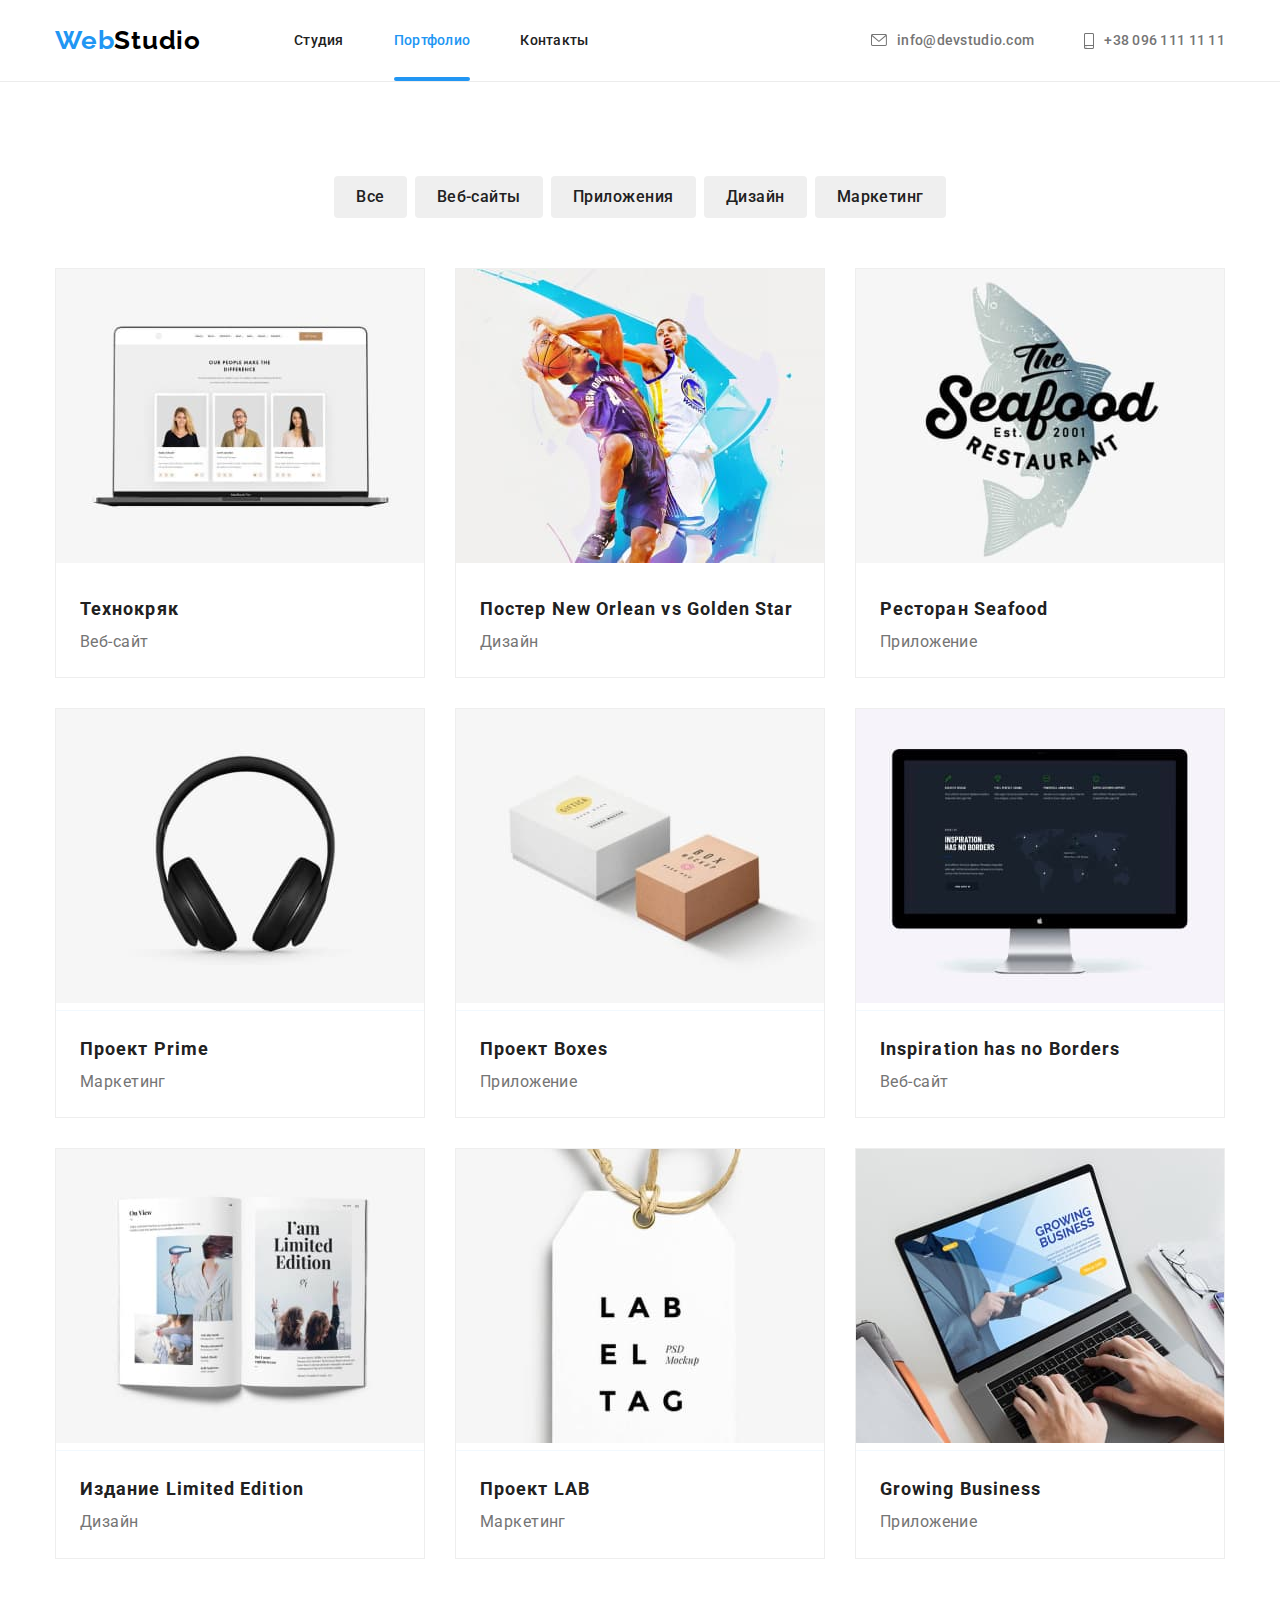
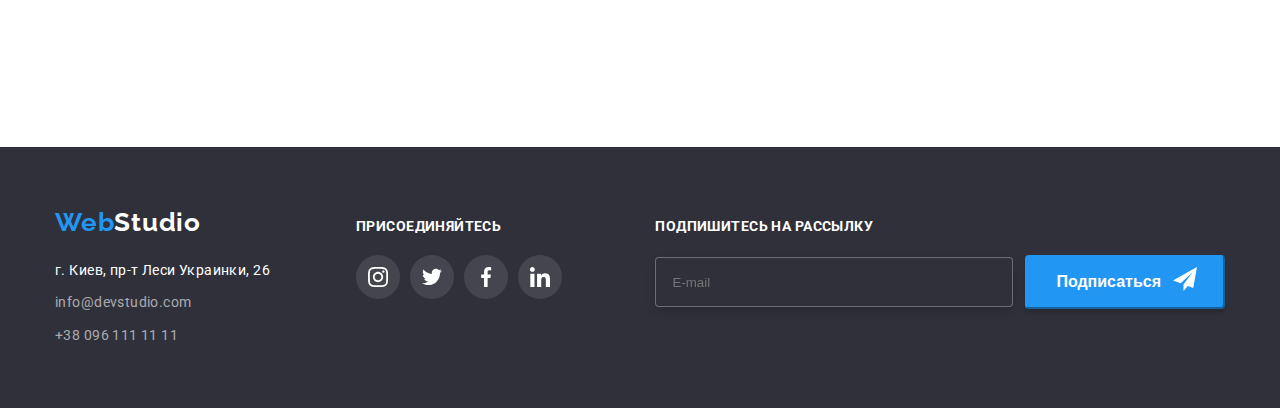
==== Portfolio.html @ 31261e6a "start" ====
<!DOCTYPE html>
<html lang="ru">
<head>
    <meta charset="UTF-8">
    <meta name="viewport" content="width=device-width, initial-scale=1.0">
    <link rel="stylesheet" href="node_modules/modern-normalize/modern-normalize.css">
    <link rel="preconnect" href="https://fonts.gstatic.com">
    <link rel="stylesheet"
        href="https://fonts.googleapis.com/css2?family=Oleo+Script&family=Raleway:wght@700&family=Roboto:wght@400;500;700;900&display=swap">
    <link rel="stylesheet" href="./CSS/style.css">
    <title>Портфолио</title>
</head>

<body>
    <!--Шапка сторінки-->
    <header class="header page-header">
        <div class="conteiner">
        <nav class="nav-conteiner"> 
            <a class="logo-header" href="/"><span class="logo-web">Web</span><span class="logo-studio">Studio</span></a>
            <ul class="nav-links site-nav ">
                <li class="item"><a class="link-header" href="./index.html">Студия</a></li>
                <li class="item"><a class="link-header current " href="./Portfolio.html">Портфолио</a></li>
                <li class="item"><a class="link-header" href="">Контакты</a></li>
            </ul>
        </nav>
        <ul class="contacts">
            <li class="item-contacts"><a class="link-contacts" href="mailto:info@devstudio.com">
                    <svg class="item-contacts mailto-icon">
                        <use href="./img/symbol-defs.svg#icon-envelope-hover"></use>
                    </svg>info@devstudio.com</a></li>
            <li class="item-contacts"><a class="link-contacts" href="tell:+380961111111">
                    <svg class="icon-tell">
                        <use href="./img/symbol-defs.svg#icon-smartphone"></use>
                    </svg>+38 096 111 11 11</a></li>
        </ul>
    </div>
    </header>
    <main class="portfolio-main">
        <div class=" conteiner conteiner-button">
            <h1 class="visually-hidden"></h1>
            <ul class="main-button">
                <li class="button-item"><button class="button-portfolio" type="button">Все</button></li>
                <li class="button-item"><button class="button-portfolio" type="button">Веб-сайты</button></li>
                <li class="button-item"><button class="button-portfolio" type="button">Приложения</button></li>
                <li class="button-item"><button class="button-portfolio" type="button">Дизайн</button></li>
                <li class="button-item"><button class="button-portfolio" type="button">Маркетинг</button></li>
            </ul>
        </div>
        <div class="conteiner-foto">
            <ul class="foto-list">               
                <li class="foto-item">
                    <a class="link-portfolio" href="">
                        <div class="overlay-conteiner">
                            <img class="img-portfolio" src="./img/портфолио_1.jpg" width="370" alt="включеный ноутбук" />
                            <div class="overlay">
                                <p class="ppt">Технокряк это современная площадка распространения коронавируса. Компании используют эту платформу для
                                    цифрового
                                    шпионажа и атак на защищённые сервера конкурентов.</p>
                            </div>
                        </div>
                        <div class="conteiner-text">
                            <h2 class="title">Технокряк</h2>
                            <p class="text-portfolio">Веб-сайт</p>
                        </div>
                        </a>
                        </li>
                        <li class="foto-item"><a class="link-portfolio" href="">
                                <div class="overlay-conteiner">
                                    <img src="./img/портфолио_2.jpg" width="370" alt="баскетбол" />
                                    <div class="overlay">
                                        <p>Технокряк это современная площадка распространения коронавируса. Компании используют эту платформу
                                            для
                                            цифрового
                                            шпионажа и атак на защищённые сервера конкурентов.</p>
                                    </div>
                                </div>
                                <div class="conteiner-text">
                                    <h2 class="title">Постер New Orlean vs Golden Star</h2>
                                    <p class="text-portfolio">Дизайн</p>
                                </div>
                            </a>
                        </li>
                        <li class="foto-item"><a class="link-portfolio" href="">
                                <div class="overlay-conteiner">
                                    <img src="./img/портфолио_3.jpg" width="370" alt="емблема" />
                                    <div class="overlay">
                                        <p>Технокряк это современная площадка распространения коронавируса. Компании используют эту платформу
                                            для
                                            цифрового
                                            шпионажа и атак на защищённые сервера конкурентов.</p>
                                    </div>
                                </div>
                                <div class="conteiner-text">
                                    <h2 class="title">Ресторан Seafood</h2>
                                    <p class="text-portfolio">Приложение</p>
                                </div>
                            </a>
                        </li>
                        <li class="foto-item"><a class="link-portfolio" href="">
                                <div class="overlay-conteiner">
                                    <img src="./img/портфолио_4.jpg" width="370" alt="наушники" />
                                    <div class="overlay">
                                        <p>Технокряк это современная площадка распространения коронавируса. Компании используют эту платформу
                                            для
                                            цифрового
                                            шпионажа и атак на защищённые сервера конкурентов.</p>
                                    </div>
                                </div>
                                <div class="conteiner-text">
                                    <h2 class="title">Проект Prime</h2>
                                    <p class="text-portfolio">Маркетинг</p>
                                </div>
                            </a>
                        </li>
                        <li class="foto-item"><a class="link-portfolio" href="">
                                <div class="overlay-conteiner">
                                    <img src="./img/портфолио_5.jpg" width="370" alt="дві коробки" />
                                    <div class="overlay">
                                        <p>Технокряк это современная площадка распространения коронавируса. Компании используют эту платформу
                                            для
                                            цифрового
                                            шпионажа и атак на защищённые сервера конкурентов.</p>
                                    </div>
                                </div>
                                <div class="conteiner-text">
                                    <h2 class="title">Проект Boxes</h2>
                                    <p class="text-portfolio">Приложение</p>
                                </div>
                            </a>
                        </li>
                        <li class="foto-item"><a class="link-portfolio" href="">
                                <div class="overlay-conteiner">
                                    <img src="./img/портфолио_6.jpg" width="370" alt="монитор" />
                                    <div class="overlay">
                                        <p>Технокряк это современная площадка распространения коронавируса. Компании используют эту платформу
                                            для
                                            цифрового
                                            шпионажа и атак на защищённые сервера конкурентов.</p>
                                    </div>
                                </div>
                                <div class="conteiner-text">
                                    <h2 class="title">Inspiration has no Borders</h2>
                                    <p class="text-portfolio">Веб-сайт</p>
                                </div>
                            </a>
                        </li>
                        <li class="foto-item"><a class="link-portfolio" href="">
                                <div class="overlay-conteiner">
                                    <img src="./img/портфолио_7.jpg" width="370" alt="журнал" />
                                    <div class="overlay">
                                        <p>Технокряк это современная площадка распространения коронавируса. Компании используют эту платформу
                                            для
                                            цифрового
                                            шпионажа и атак на защищённые сервера конкурентов.</p>
                                    </div>
                                </div>
                                <div class="conteiner-text">
                                    <h2 class="title">Издание Limited Edition</h2>
                                    <p class="text-portfolio">Дизайн</p>
                                </div>
                            </a>
                        </li>
                        <li class="foto-item"><a class="link-portfolio" href="">
                                <div class="overlay-conteiner">
                                    <img src="./img/портфолио_8.jpg" width="370" alt="бирка" />
                                    <div class="overlay">
                                        <p>Технокряк это современная площадка распространения коронавируса. Компании используют эту платформу
                                            для
                                            цифрового
                                            шпионажа и атак на защищённые сервера конкурентов.</p>
                                    </div>
                                </div>
                                <div class="conteiner-text">
                                    <h2 class="title">Проект LAB</h2>
                                    <p class="text-portfolio">Маркетинг</p>
                                </div>
                            </a>
                        </li>
                        <li class="foto-item"><a class="link-portfolio" href="">
                                <div class="overlay-conteiner">
                                    <img src="./img/портфолио_9.jpg" width="370" alt="печатает на ноутбуки" />
                                    <div class="overlay">
                                        <p>Технокряк это современная площадка распространения коронавируса. Компании используют эту платформу
                                            для
                                            цифрового
                                            шпионажа и атак на защищённые сервера конкурентов.</p>
                                    </div>
                                </div>
                    <div class="conteiner-text">
                        <h2 class="title">Growing Business</h2>
                        <p class="text-portfolio">Приложение</p>
                    </div>  
                    </a>
                </li>
            </ul>
        </div>
    </main>
    <!--Футер-->
    <footer class="footer">
        <div class="conteiner conteiner-footer">
            <div class="conteiner-logo">
                <a class="logo-footer" href="/"><span class="logo-web">Web</span><span class="logo">Studio</span></a><br>
                <address class="address">
                    г. Киев, пр-т Леси Украинки, 26
                </address>
                <!-- Контакти -->
                <ul>
                    <li class="mailto">
                        <a class="link-footer" href="mailto:info@devstudio.com">info@devstudio.com</a></li>
                    <li>
                        <a class="link-footer" href="tell:+380961111111">+38 096 111 11 11</a></li>
                </ul>
            </div>
            <div class="conteiner-join">
                <p class="join-tatile">присоединяйтесь</p>
                <ul class="joim-item">
                    <li>
                        <a class="icon-link icon-join" href="#">
                            <svg class="icon-network">
                                <use href="./img/symbol-defs.svg#icon-instagram-2"></use>
                            </svg>
                        </a>
                    </li>
                    <li>
                        <a class="icon-link  icon-join" href="#">
                            <svg class="icon-network">
                                <use href="./img/symbol-defs.svg#icon-twitter-1"></use>
                            </svg>
                        </a>
                    </li>
                    <li>
                        <a class="icon-link  icon-join" href="#">
                            <svg class="icon-network">
                                <use href="./img/symbol-defs.svg#icon-facebook-1"></use>
                            </svg>
                        </a>
                    </li>
                    <li>
                        <a class="icon-link  icon-join" href="#">
                            <svg class="icon-network">
                                <use href="./img/symbol-defs.svg#icon-linkedin-1"></use>
                            </svg>
                        </a>
                    </li>
                </ul>
            </div>
            <div class="conteiner-sign">
                <p class="join-tatile">Подпишитесь на рассылку</p>
                <form class="form">
                    <label class="label-text">
                        <div class="imput"><input class="imput-text" type="email" name="username" placeholder="E-mail" /></div>
                    </label>
                    <div class="button-sign"><button class="button-futter" type="submit">
                            <p class="sign">Подписаться</p>
                        </button>
                        <svg class="icon-fotter" width="24" height="24">
                            <use href="./img/symbol-defs.svg#icon-icon-send-1"></use>
                        </svg>
                    </div>
            </div>
        </div>
        
    </footer>
</body>

</html>
---- CSS/style.css ----
:root {
  /*колір тексту*/
  --main-text-color: #212121;
  --secondary-text-color: #757575;
  --accent-text-color: #2196f3;
  --bgc-accent-text-color: #ffffff;
  --footer-addressbox-text-color: rgba(255, 255, 255, 0.6);
  /*колір фону*/
  --button-bgc: #2196f3;
  --main-bgc: #e5e5e5;
  --secondary-bgc: #f5f4fa;
  --accent-bgc: #2f303a;
  --header-bgc: #ffffff;
}

body {
  background-color: var(--header-bgc);
  color: var(--main-text-color);
  font-family: "Roboto", sans-serif;
  font-size: 14px;
  line-height: 1.71;
  letter-spacing: 0.03em;
  text-transform: none;
  margin: 0;
}

/*--------------------------------------Скрить заголовки h2 і h1-----------------------------------*/
.visually-hidden {
  position: absolute;
  clip: rect(0 0 0 0);
  width: 1px;
  height: 1px;
  margin: -1px;
}
/*--------------------------------------------Общі значення----------------------------------*/
li {
  list-style: none;
}

a {
  text-decoration: none;
}

h1,
h2,
h3,
p {
  margin-top: 0px;
  margin-bottom: 0px;
}

ul {
  margin: 0;
  padding: 0;
  list-style: none;
}

/*--------------------------------------header----------------------------------------------*/
.conteiner {
  display: flex;
  align-items: center;
  width: 1200px;
  padding-left: 15px;
  padding-right: 15px;
  margin-left: auto;
  margin-right: auto;
}

.header {
  display: block;
  padding-top: 25px;
  padding-bottom: 25px;
}

.nav-conteiner {
  display: flex;
  align-items: center;
}

.logo-header {
  font-family: "Raleway";
  font-style: normal;
  font-weight: 700;
  font-size: 26px;
  line-height: 1.2;
  letter-spacing: 0.03em;

  margin-right: 93px;
  margin-left: 0px;
}
.logo-web {
  color: var(--accent-text-color);
}
.logo-studio {
  color: black;
}

.nav-links {
  display: flex;
}

.nav-links > .item:not(:last-child) {
  margin-right: 50px;
}

.site-nav.link-header.current {
  color: var(--accent-text-color);
}

.link-header {
  color: var(--main-text-color);
  font-style: normal;
  font-weight: 500;
  font-size: 14px;
  line-height: 1.14;
  letter-spacing: 0.02em;
  position: relative;
  padding: 33px 0;
}

.link-header:hover,
.link-header:focus {
  color: var(--accent-text-color);
}

.link-contacts {
  color: var(--secondary-text-color);
  font-weight: 500;
  font-size: 14px;
  line-height: 1.1;
  letter-spacing: 0.02em;
  display: flex;
  align-items: center;
}

.link-header::after {
  content: "";

  position: absolute;
  bottom: 0;
  left: 0;
  display: block;
  width: 100%;
  height: 4px;
  border-radius: 2px;
  background-color: var(--button-bgc);
  opacity: 0;

  transition: all 250ms cubic-bezier(0.4, 0, 0.2, 1);
}

.current.link-header::after {
  opacity: 1;
}

.link-contacts:hover,
.link-contacts:focus {
  color: var(--accent-text-color);
  transition: all 250ms cubic-bezier(0.4, 0, 0.2, 1);
}

.link-header.current {
  color: var(--accent-text-color);
}

.contacts {
  display: flex;
  margin-left: auto;
}
.item-contacts:not(:last-child) {
  margin-right: 50px;
}

.page-header {
  border-bottom: 1px solid #ececec;
  display: block;
}

.mailto-icon {
  width: 16px;
  height: 12px;
  margin-right: 10px;
  fill: currentColor;
}

.icon-tell {
  width: 10px;
  height: 16px;
  margin-right: 10px;
  fill: currentColor;
}

/*--------------------------------------hero--------------------------------------------*/

.hero-conteiner {
  margin: 0 auto;
  max-width: 1600px;
}

.hero {
  background: var(--accent-bgc);
  padding: 0;
}
.hero .hero-conteiner {
  background-image: linear-gradient(
      to top left,
      rgba(47, 48, 58, 0.4),
      rgba(47, 48, 58, 0.4)
    ),
    url(../img/Герой.jpg);
  background-position: center;
  height: 600px;
  padding: 200px;
}

.heading-conteiner {
  width: 695px;
  text-align: center;
  margin: 0 auto;
}

.hero-main {
  color: var(--bgc-accent-text-color);
  font-style: normal;
  font-weight: 900;
  font-size: 44px;
  line-height: 1.4;
  letter-spacing: 0.06em;
  text-transform: uppercase;
  margin-bottom: 30px;
}

.button {
  background-color: var(--accent-text-color);
  color: var(--bgc-accent-text-color);
  border-color: #2196f3;
  font-family: inherit;
  font-style: normal;
  font: weight 700;
  font-size: 16px;
  line-height: 1.9;
  align-items: center;
  letter-spacing: 0.06em;
  border-style: none;

  padding-top: 10px;
  padding-right: 32px;
  padding-bottom: 10px;
  padding-left: 32px;
  outline-color: #2196f3;
  cursor: pointer;
}

/*---------------------------наші переваги------------------------------*/

.advantage {
  padding-top: 94px;
}

.advantage-list {
  display: flex;
  padding-left: 0;
}

.advantage-title {
  margin-top: 30px;
  padding: 0;
  margin-bottom: 10px;
}

.advantage-item {
  width: calc((100%-90px) / 4);
  margin-right: 30px;
}

.advantage-item:nth-child(4n) {
  margin-right: 0;
}

.advantage-essence {
  padding: 0;
  margin: 0;
}

.icon-advantage {
  width: 65.32px;
  height: 70px;
}

.icon-conteiner {
  background: #f5f4fa;
  border-radius: 4px;
  display: flex;
  justify-content: center;
  padding-top: 25px;
  padding-bottom: 25px;
}
/*----------------------------------------Чем ми занимаемся------------------------------*/
.conteiner-work {
  padding-top: 94px;
  padding-bottom: 94px;
  display: block;
}

.work {
  color: var(--main-text-color);
  text-align: center;
  font-style: normal;
  font-weight: 700;
  font-size: 36px;
  line-height: 1.2;
  letter-spacing: 0.03em;
  margin-bottom: 50px;
  display: block;
}

.conteiner-img {
  display: block;
}

.conteiner-list {
  display: flex;
  margin-top: 0;
  margin-bottom: 0;
}

.conteiner-item:not(:last-child) {
  margin-right: 30px;
}

.product-actions {
  position: relative;
}

.product-actions > .example {
  position: absolute;

  font-family: "Roboto";
  font-style: normal;
  font-weight: bold;
  font-size: 14px;
  line-height: 16px;
  text-align: center;
  letter-spacing: 0.03em;
  text-transform: uppercase;
  color: #ffffff;

  padding: 27px 0;

  width: 100%;
  height: 70px;

  background: rgba(47, 48, 58, 0.8);

  bottom: 0;
  right: 0;
  margin: 0;
}

.img-example {
  display: block;
}

/*------------------------------------------команда-------------------------------------*/
.team {
  background: var(--secondary-bgc);
  padding-top: 94px;
  padding-bottom: 94px;
}
.our-team {
  color: var(--main-text-color);
  font-style: normal;
  font-weight: 700;
  font-size: 36px;
  line-height: 1.2;
  text-align: center;
  letter-spacing: 0.03em;
}

h3 {
  color: var(--main-text-color);
  font-weight: 700;
  font-size: 14px;
  line-height: 1.1;
  letter-spacing: 0.03em;
  text-transform: uppercase;
}

.text {
  color: var(--secondary-text-color);
  font-style: normal;
  font-weight: 400;
  font-size: 14px;
  line-height: 1.7;
  letter-spacing: 0.03em;
  padding-bottom: 16px;
}

.team-hero {
  background: url(4853.jpg);
  border-radius: 0px;
  text-align: center;
}
.name {
  font-style: normal;
  font-weight: 500;
  font-size: 16px;
  line-height: 1.2;
  text-align: center;
  letter-spacing: 0.03em;
  text-transform: capitalize;
  margin-bottom: 10px;
}

.workers {
  display: block;
  width: 1200px;
  padding-left: 15px;
  padding-right: 15px;
  margin-left: auto;
  margin-right: auto;
}

.our-team-hidden {
  display: block;
  margin-bottom: 50px;
}

.team-list {
  display: flex;
}

.team-hero:not(:last-child) {
  margin-right: 30px;
}

* {
  box-sizing: border-box;
}

.foto {
  display: block;
  max-width: 100%;
  height: auto;
  margin-bottom: 30px;
}

.team-hero {
  width: 270px;
  margin-left: auto;
  margin-right: auto;
  background: #ffffff;
  box-shadow: 0px 1px 3px rgba(0, 0, 0, 0.12), 0px 1px 1px rgba(0, 0, 0, 0.14),
    0px 2px 1px rgba(0, 0, 0, 0.2);
  border-radius: 0px 0px 4px 4px;
}

.card.flex-start-aligned {
  align-items: flex-start;
}
.team-icons {
  display: inline-flex;
  justify-content: center;
}

.icon-network {
  width: 20px;
  height: 20px;

  fill: currentColor;
}

.icon-link {
  display: inline-flex;
  width: 44px;
  height: 44px;
  border-radius: 50%;
  align-items: center;
  background-position: center;
  justify-content: center;
  color: #afb1b8;
  margin-right: 10px;
}

.icon-link:hover,
.icon-link:focus {
  background-color: var(--accent-text-color);
  color: #ffffff;
  transition: all 250ms cubic-bezier(0.4, 0, 0.2, 1);
}

.network-conteiner {
  padding-bottom: 30px;
  display: flex;
  justify-content: center;
}

/*--------------------------------Клієнти--------------------------------*/

.clients {
  padding-top: 94px;
  padding-bottom: 94px;
}

.client-title {
  font-weight: 700;
  font-size: 36px;
  line-height: 1.17;
  text-align: center;
}

.conteiner-client {
  display: block;
}

.client-list {
  display: flex;
  justify-content: space-between;
  align-items: center;
  margin-top: 50px;
}

.client-link {
  display: inline-flex;
  justify-content: center;
  align-items: center;
  width: 170px;
  height: 90px;
  border: 1px solid #afb1b8;
  border-radius: 4px;

  fill: #afb1b8;
}

.client-link:hover,
.logotype:hover,
.client-link:focus,
.logotype:focus {
  border-color: 1px solid var(--button-bgc);
  color: var(--button-bgc);
  outline: none;
  fill: var(--button-bgc);

  transition: all 250ms cubic-bezier(0.4, 0, 0.2, 1);
}

/*-------------------------------Footer------------------------------------*/
.footer {
  background-color: var(--accent-bgc);
  font-size: 14px;
  line-height: 1.7;
  padding-top: 60px;
  padding-bottom: 60px;
}

.conteiner-footer {
  display: block;
}

.logo {
  color: var(--bgc-accent-text-color);
}

.logo-footer {
  font-family: "Raleway";
  font-style: normal;
  font-weight: 700;
  font-size: 26px;
  line-height: 1.2;
  letter-spacing: 0.03em;
  margin-bottom: 20px;
}

.address {
  color: var(--bgc-accent-text-color);
  font-style: normal;
  font-weight: 400;
  font-size: 14px;
  line-height: 1.7;
  letter-spacing: 0.03em;
  margin-top: 20px;
  margin-bottom: 9px;
  text-decoration: none;
}

.address:last-child {
  margin-bottom: 0;
}

.link-footer {
  color: var(--footer-addressbox-text-color);
  font-style: normal;
  font-weight: 400;
  font-size: 14px;
  line-height: 1.7;
  letter-spacing: 0.03em;
}

.mailto {
  margin-bottom: 9px;
}

.conteiner-join {
  display: block;
  justify-content: center;
}

.conteiner-logo {
  width: 231px;
  margin-right: 70px;
  padding: 0;
}

.joim-item {
  display: flex;
}

.join-tatile {
  font-weight: 700;
  font-size: 14px;
  line-height: 1.14;
  letter-spacing: 0.03em;
  text-transform: uppercase;
  color: #ffffff;
  margin-bottom: 20px;
}

.conteiner-footer {
  display: flex;
  align-items: baseline;
}

.icon-join {
  background-color: rgba(255, 255, 255, 0.1);
  color: #ffffff;
}

.conteiner-sign {
  margin-left: auto;
}

.imput-text {
  font-family: 400px;

  width: 358px;
  height: 50px;

  padding-left: 16px;
  border: 1px solid rgba(255, 255, 255, 0.3);
  box-sizing: border-box;
  filter: drop-shadow(0px 4px 4px rgba(0, 0, 0, 0.15));
  border-radius: 4px;
  background: #2f303a;
  transition-property: border-color;
  transition-duration: 250ms;
  transition-timing-function: cubic-bezier(0.4, 0, 0.2, 1);
  color: var(--bgc-accent-text-color);
}

.imput-text:focus {
  outline: none;
  border-color: var(--button-bgc);
}

.button-futter {
  background: #2196f3;
  box-shadow: 0px 4px 4px rgba(0, 0, 0, 0.15);
  border-radius: 4px;
  padding-top: 10px;
  padding-bottom: 10px;
  padding-left: 29px;
  padding-right: 62px;
  cursor: pointer;
  border-color: #2196f3;
  outline-color: #2196f3;
}

.imput {
  margin-right: 12px;
}

.button-sign {
  position: relative;
  cursor: pointer;
}

.icon-fotter {
  position: absolute;
  left: 148px;
  top: 0;

  transform: translateY(50%);
  fill: #fff;
}

.sign {
  padding: 0;
  font-style: normal;
  font-weight: 700;
  font-size: 16px;
  line-height: 1.9;
  color: #ffffff;
}

.form {
  display: flex;
  align-items: baseline;
}

/*-----------------------------Портфолио--------------------------------*/

/*-------------------------------------------кнопки------------------------------------------------*/

.conteiner-button {
  margin-left: auto;
  margin-right: auto;
}

.main-button {
  display: flex;
  margin-left: auto;
  margin-right: auto;
  padding-bottom: 50px;
}

.button-item:not(:last-child) {
  margin-right: 8px;
}

.button-portfolio {
  font-family: inherit;
  padding-left: 22px;
  padding-right: 22px;
  padding-top: 8px;
  padding-bottom: 8px;
  border-radius: 4px;

  font-family: Roboto;
  font-style: normal;
  font-weight: 500;
  font-size: 16px;
  line-height: 1.6;
  text-align: center;
  letter-spacing: 0.03em;
  color: #212121;
  border-style: none;
}

.button-portfolio:hover,
.button-portfolio:focus {
  color: var(--bgc-accent-text-color);
  background-color: var(--button-bgc);

  transition: all 250ms cubic-bezier(0.4, 0, 0.2, 1);
}

.text-portfolio {
  font-style: normal;
  font-weight: 400;
  font-size: 16px;
  line-height: 1.9;
  color: var(--secondary-text-color);
}

.title {
  font-family: "Roboto";
  font-style: normal;
  font-weight: 700;
  font-size: 18px;
  line-height: 2;
  letter-spacing: 0.06em;
  color: var(--main-text-color);
}

.foto-list {
  flex-wrap: wrap;
  display: flex;
  padding-bottom: 94px;
}

.foto-item {
  flex-basis: (calc(100%-60px) / 3);
  border: 1px solid #eeeeee;
  margin-right: 30px;
  margin-bottom: 30px;
  width: 370px;
  box-sizing: border-box;
}

.link-portfolio:hover,
.link-portfolio:focus {
  box-shadow: 0px 1px 1px rgba(0, 0, 0, 0.12), 0px 4px 4px rgba(0, 0, 0, 0.06),
    1px 4px 6px rgba(0, 0, 0, 0.16);
  outline: none;

  transition: all 250ms cubic-bezier(0.4, 0, 0.2, 1);
}

.link-portfolio {
  display: block;
  text-decoration: none;
}

.foto-item:nth-child(3n) {
  margin-right: 0;
}

.foto-item:nth-last-child(-n + 3) {
  margin-bottom: 0;
}

.conteiner-foto {
  width: 1200px;
  padding-left: 15px;
  padding-right: 15px;
  margin-left: auto;
  margin-right: auto;
}

.conteiner-text {
  padding: 20px 24px;
}

.logo-footer {
  font-family: "Raleway";
  font-style: 500;
  font-weight: 700;
  font-size: 26px;
  line-height: 1.2;
  letter-spacing: 0.03em;
}

.portfolio-main {
  padding-top: 94px;
  padding-bottom: 94px;
}

.link-portfolio:hover .overlay,
.link-portfolio:focus .overlay {
  transform: translateY(0%);
}

.overlay {
  position: absolute;
  width: 100%;
  height: 100%;
  left: 0;
  top: 0;
  padding: 63px 24px;
  background: rgba(33, 150, 243, 0.9);

  transform: translateY(100%);
  transition: all 250ms cubic-bezier(0.4, 0, 0.2, 1);
}

.overlay > p {
  color: #fff;
  font-size: 18px;
}

.overlay-conteiner {
  position: relative;
  overflow: hidden;
}

.backdrop {
  position: fixed;
  top: 0;
  left: 0;
  right: 0;
  bottom: 0;

  background-color: rgba(0, 0, 0, 0.2);
}

.modal {
  position: absolute;
  top: 50%;
  left: 50%;
  width: 528px;
  height: 581px;
  background-color: #ffff;
  box-shadow: 0px 1px 3px rgba(0, 0, 0, 0.12), 0px 1px 1px rgba(0, 0, 0, 0.14),
    0px 2px 1px rgba(0, 0, 0, 0.2);
  border-radius: 4px;
  transform: translate(-50%, -50%) scale(1);
  transition-property: transform, scale;
  transition-duration: 500ms;
  transition-timing-function: cubic-bezier(0.4, 0, 0.2, 1);
}

.is-hidden {
  opacity: 0;
  pointer-events: none;
}

.close {
  position: absolute;
  top: 8px;
  right: 8px;
  width: 30px;
  height: 30px;
  border-radius: 50%;
  border: 1px solid rgba(0, 0, 0, 0.1);
  background: #ffff;
  cursor: pointer;
  outline: none;
}

.close-icon:focus,
.close-icon:hover {
  fill: #2196f3;
}

.modal-text {
  margin-bottom: 12px;
  margin-top: 40px;
  text-align: center;

  font-style: normal;
  font-weight: 700px;
  font-size: 20px;
  line-height: 1.15;

  letter-spacing: 0.03em;

  color: #212121;
}

.form-conteiner {
  margin-left: 40px;
  margin-right: 40px;
  margin-bottom: 20px;
}

.imput-modal {
  width: 100%;

  margin-bottom: 10px;
  border: 1px solid rgba(33, 33, 33, 0.2);
  box-sizing: border-box;
  border-radius: 4px;
  padding-top: 12px;
  padding-left: 42px;
  padding-bottom: 12px;
  transition-property: fill;
  transition-duration: 250ms;
  transition-timing-function: cubic-bezier(0.4, 0, 0.2, 1);
}

.imput-conteiner {
  position: relative;
}

.icon-modal {
  position: absolute;
  top: 0;
  left: 15px;
  transform: translateY(65%);
  transition-property: fill;
  transition-duration: 250ms;
  transition-timing-function: cubic-bezier(0.4, 0, 0.2, 1);
  width: 18px;
  height: 18px;
}

.imput-modal:focus {
  border-color: #2196f3;
  outline: none;
}

.imput-modal:focus + .icon-modal {
  fill: #2196f3;
}

.textarea {
  width: 448px;
  height: 120px;
  resize: none;
  border: 1px solid rgba(33, 33, 33, 0.2);
  box-sizing: border-box;
  border-radius: 4px;
  padding: 12px 16px;
  margin-bottom: 20px;
  transition-property: fill;
  transition-duration: 250ms;
  transition-timing-function: cubic-bezier(0.4, 0, 0.2, 1);
}

.textarea::placeholder {
  font-family: Roboto;
  font-style: normal;
  font-weight: 400px;
  font-size: 12px;
  line-height: 1.2;
  letter-spacing: 0.01em;

  color: rgba(117, 117, 117, 0.5);
}

.textarea:focus {
  border: 1px solid #2196f3;
  border-radius: 4px;
  outline: none;
}

.label-checkbox {
  display: block;

  margin-bottom: 31px;
  position: relative;
}

.checkbox-icon {
  width: 15px;
  height: 15px;
  border: 2px solid black;
  border-radius: 2px;
  cursor: pointer;
  display: inline-block;
  position: absolute;
  left: 12px;
  top: 50%;
  transform: translateY(-50%);
}

.text-p {
  margin-left: 37px;
}

.old-checkbox:checked + .checkbox-icon {
  background-color: var(--button-bgc);
  border-color: var(--button-bgc);
  background-image: url(../img/Vector1.svg);
  background-size: contain;
  background-origin: border-box;
  fill: #fff;
  width: 15px;
  height: 15px;
  background-repeat: no-repeat;
}

.text-checkbox {
  margin-left: 31px;
}

.button-modal {
  display: flex;
  justify-content: center;
}

.button-submit {
  padding: 10px 55px;
  background: #2196f3;
  box-shadow: 0px 4px 4px rgba(0, 0, 0, 0.15);
  border-radius: 4px;
  border-color: #2196f3;
  outline-color: var(--main-bgc);
  cursor: pointer;
}

.name-text {
  font-style: normal;
  font-weight: 400px;
  font-size: 12px;
  line-height: 1.2;

  letter-spacing: 0.01em;

  color: #757575;
  margin-bottom: 4px;
}

.agreement-link {
  text-decoration-line: underline;
  color: var(--accent-text-color);
}
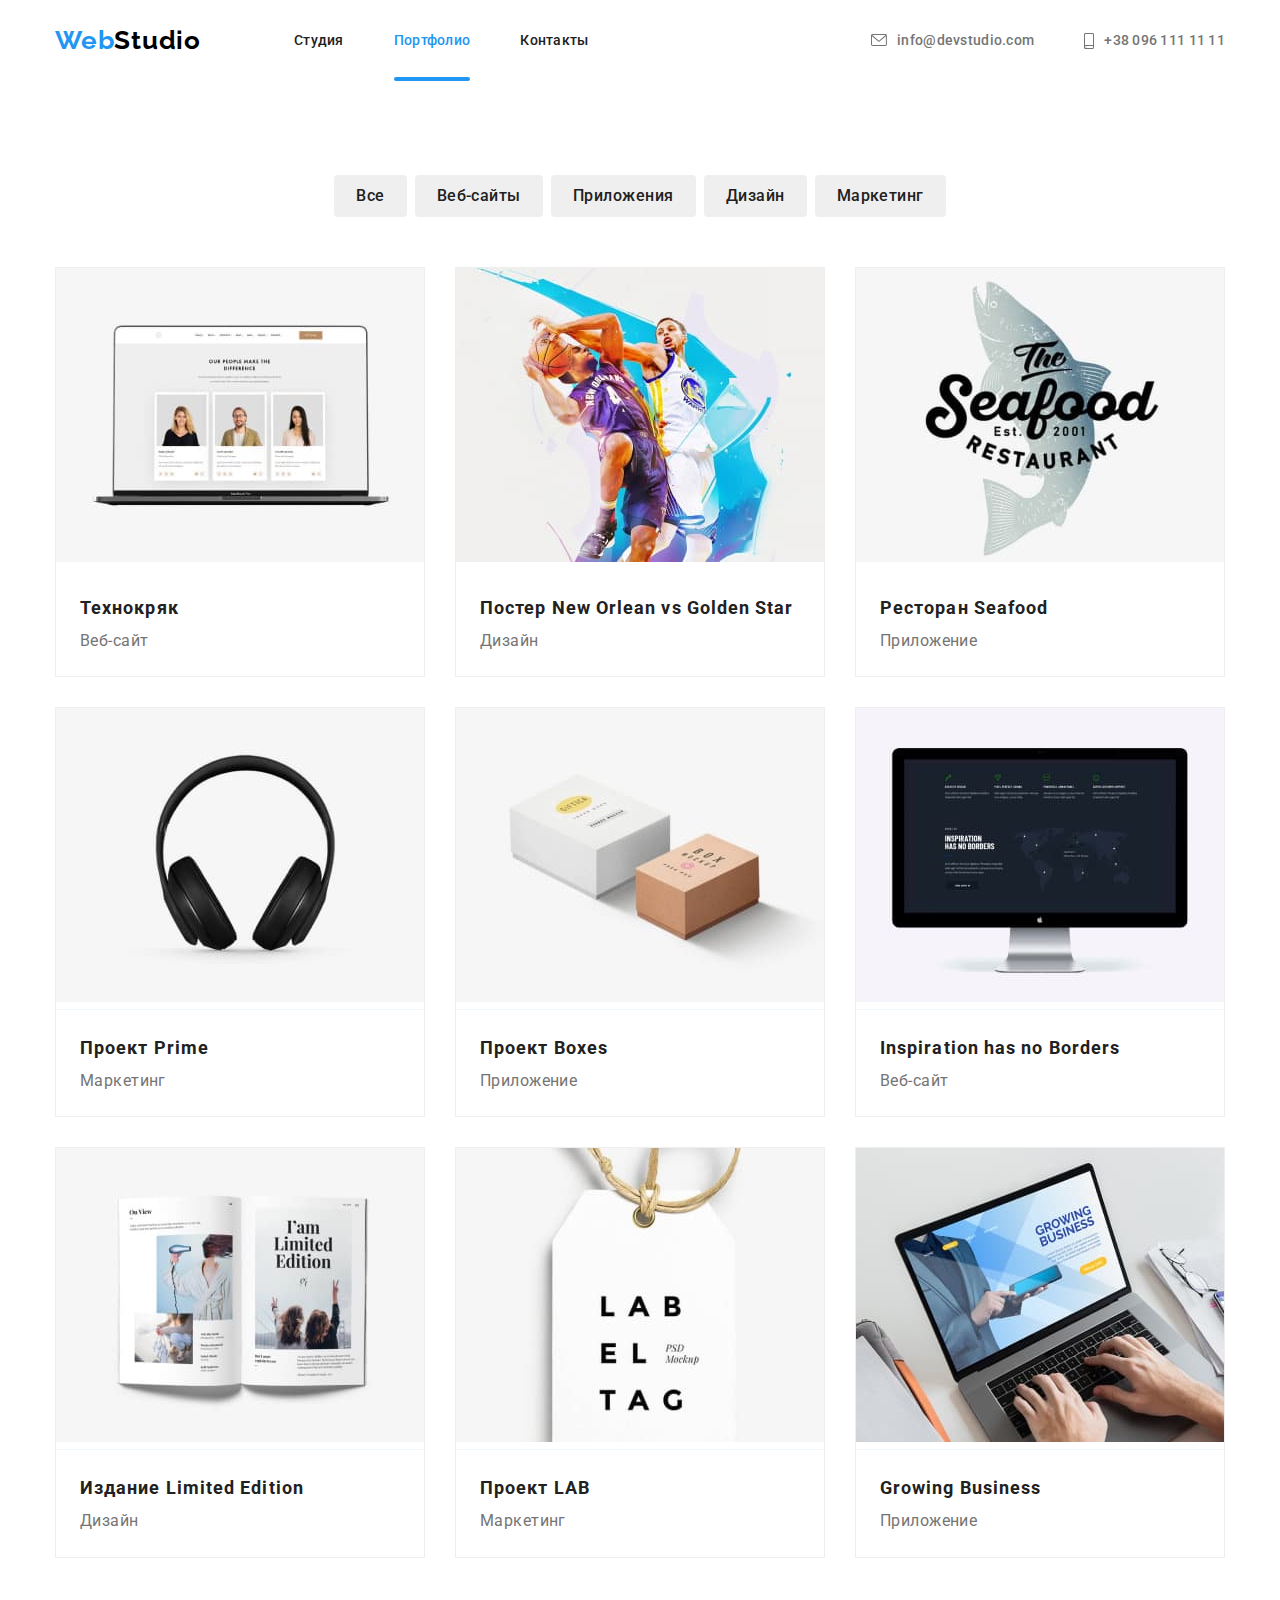
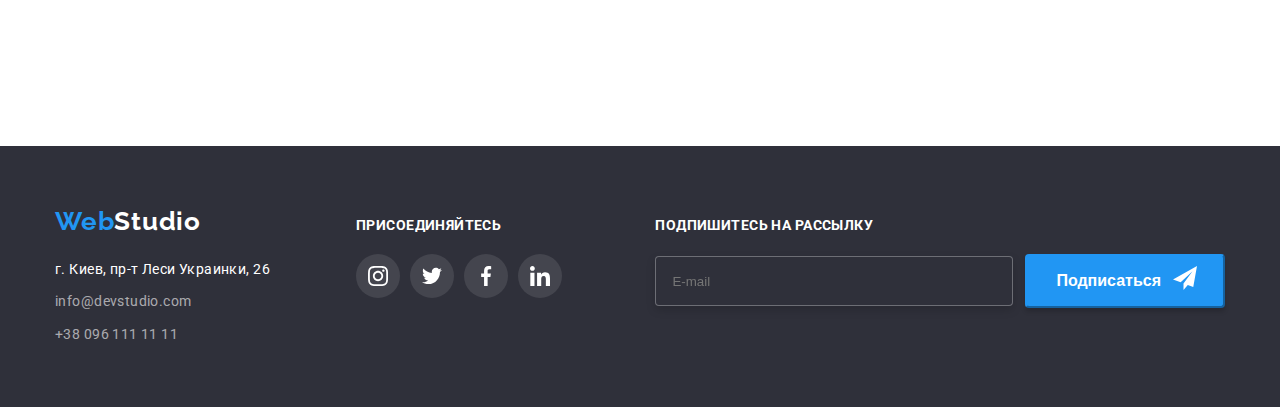
==== commit 1c59e167: "1" ====
--- a/Portfolio.html
+++ b/Portfolio.html
@@ -13,7 +13,7 @@
 
 <body>
     <!--Шапка сторінки-->
-    <header class="header page-header">
+    <header class="header portfolio-header">
         <div class="conteiner">
         <nav class="nav-conteiner"> 
             <a class="logo-header" href="/"><span class="logo-web">Web</span><span class="logo-studio">Studio</span></a>
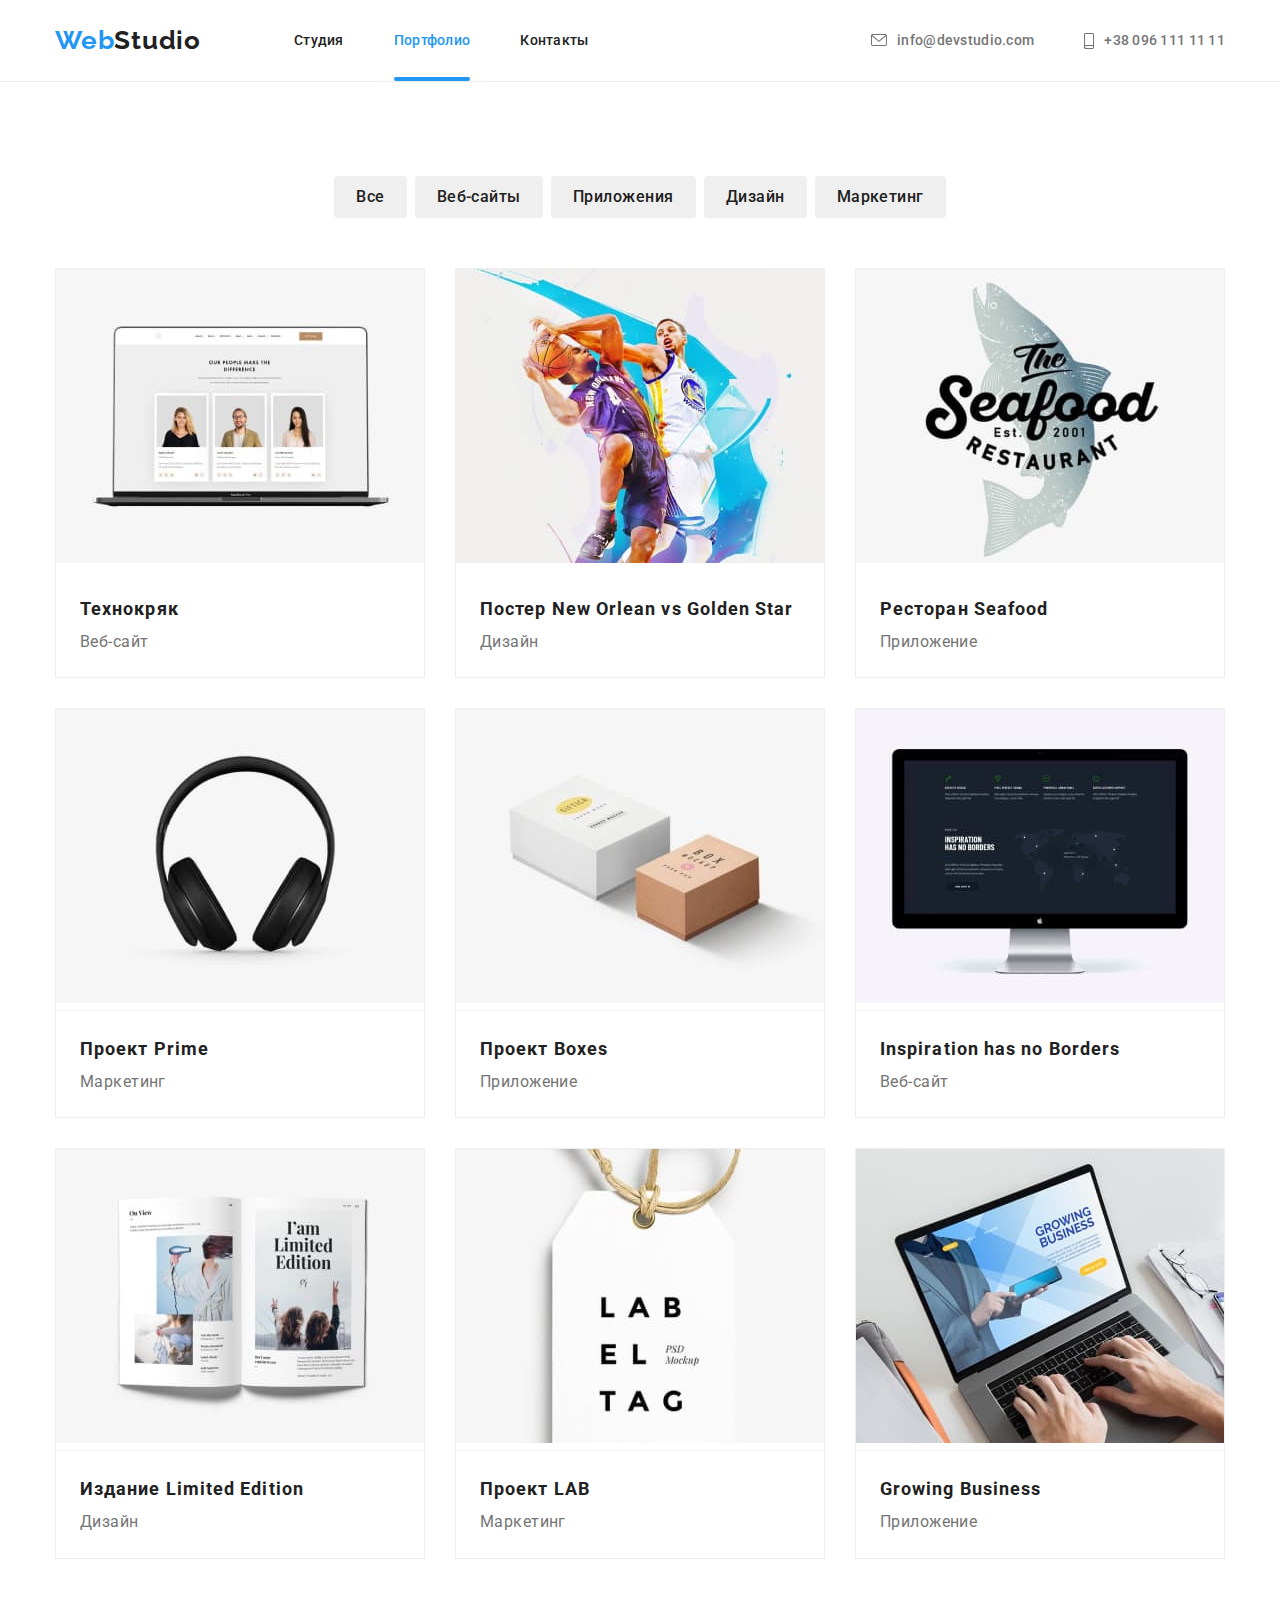
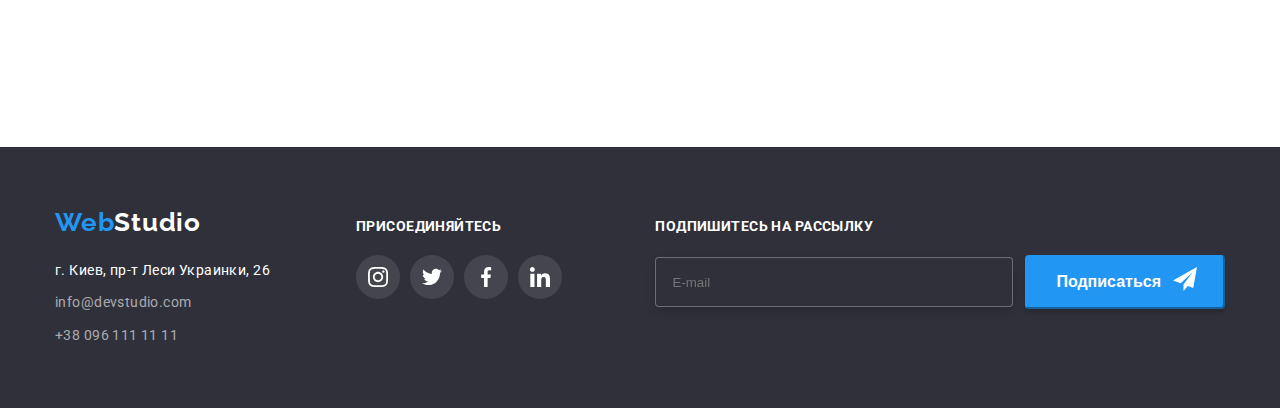
==== commit 981118de: "3" ====
--- a/Portfolio.html
+++ b/Portfolio.html
@@ -7,7 +7,7 @@
     <link rel="preconnect" href="https://fonts.gstatic.com">
     <link rel="stylesheet"
         href="https://fonts.googleapis.com/css2?family=Oleo+Script&family=Raleway:wght@700&family=Roboto:wght@400;500;700;900&display=swap">
-    <link rel="stylesheet" href="./CSS/style.css">
+    <link rel="stylesheet" href="./css/main.min.css">
     <title>Портфолио</title>
 </head>
 
--- a/css/main.min.css
+++ b/css/main.min.css
@@ -0,0 +1,2 @@
+:root{--main-text-color: #212121;--secondary-text-color: #757575;--accent-text-color: #2196f3;--bgc-accent-text-color: #ffffff;--footer-addressbox-text-color: rgba(255, 255, 255, 0.6);--button-bgc: #2196f3;--main-bgc: #e5e5e5;--secondary-bgc: #f5f4fa;--accent-bgc: #2f303a;--header-bgc: #ffffff;--bgc: #2196f3;--checkbox-color: #212121;--icon-link: #afb1b8}body{background-color:var(--header-bgc);color:var(--main-text-color);font-family:"Roboto", sans-serif;font-size:14px;line-height:1.71;letter-spacing:0.03em;text-transform:none;margin:0}.visually-hidden{position:absolute;clip:rect(0 0 0 0);width:1px;height:1px;margin:-1px}li{list-style:none}a{text-decoration:none}h1,h2,h3,p{margin-top:0px;margin-bottom:0px}ul{margin:0;padding:0;list-style:none}.conteiner{display:-webkit-box;display:-ms-flexbox;display:flex;-webkit-box-align:center;-ms-flex-align:center;align-items:center;width:1200px;padding-left:15px;padding-right:15px;margin-left:auto;margin-right:auto}.header{display:block;padding-top:25px;padding-bottom:25px}.nav-conteiner{display:-webkit-box;display:-ms-flexbox;display:flex;-webkit-box-align:center;-ms-flex-align:center;align-items:center}.logo-header{font-family:"Raleway";font-style:normal;font-weight:700;font-size:26px;line-height:1.2;letter-spacing:0.03em;margin-right:93px;margin-left:0px}.logo-web{color:var(--accent-text-color)}.logo-studio{color:var(--main-text-color)}.nav-links{display:-webkit-box;display:-ms-flexbox;display:flex}.nav-links>.item:not(:last-child){margin-right:50px}.site-nav.link-header.current{color:var(--accent-text-color)}.link-header{color:var(--main-text-color);font-style:normal;font-weight:500;font-size:14px;line-height:1.14;letter-spacing:0.02em;position:relative;padding:33px 0}.link-header:hover,.link-header:focus{color:var(--accent-text-color)}.link-contacts{color:var(--secondary-text-color);font-weight:500;font-size:14px;line-height:1.1;letter-spacing:0.02em;display:-webkit-box;display:-ms-flexbox;display:flex;-webkit-box-align:center;-ms-flex-align:center;align-items:center}.link-header::after{content:"";position:absolute;bottom:0;left:0;display:block;width:100%;height:4px;border-radius:2px;background-color:var(--button-bgc);opacity:0;-webkit-transition:all 250ms cubic-bezier(0.4, 0, 0.2, 1);transition:all 250ms cubic-bezier(0.4, 0, 0.2, 1)}.current.link-header::after{opacity:1}.link-contacts:hover,.link-contacts:focus{color:var(--accent-text-color);-webkit-transition:all 250ms cubic-bezier(0.4, 0, 0.2, 1);transition:all 250ms cubic-bezier(0.4, 0, 0.2, 1)}.link-header.current{color:var(--accent-text-color)}.contacts{display:-webkit-box;display:-ms-flexbox;display:flex;margin-left:auto}.item-contacts:not(:last-child){margin-right:50px}.portfolio-header{border-bottom:1px solid #ececec;display:block}.mailto-icon{width:16px;height:12px;margin-right:10px;fill:currentColor}.icon-tell{width:10px;height:16px;margin-right:10px;fill:currentColor}.hero-conteiner{margin:0 auto;max-width:1600px}.hero{background:var(--accent-bgc);padding:0}.hero .hero-conteiner{background-image:-webkit-gradient(linear, right bottom, left top, from(rgba(47,48,58,0.4)), to(rgba(47,48,58,0.4))),url(../img/Герой.jpg);background-image:linear-gradient(to top left, rgba(47,48,58,0.4), rgba(47,48,58,0.4)),url(../img/Герой.jpg);background-position:center;height:600px;padding:200px}.heading-conteiner{width:695px;text-align:center;margin:0 auto}.hero-main{color:var(--bgc-accent-text-color);font-style:normal;font-weight:900;font-size:44px;line-height:1.4;letter-spacing:0.06em;text-transform:uppercase;margin-bottom:30px}.button{background-color:var(--button-bgc);color:var(--bgc-accent-text-color);border-color:var(--button-bgc);font-family:inherit;font-style:normal;font:weight 700;font-size:16px;line-height:1.9;-webkit-box-align:center;-ms-flex-align:center;align-items:center;letter-spacing:0.06em;border-style:none;padding-top:10px;padding-right:32px;padding-bottom:10px;padding-left:32px;outline-color:var(--bgc);cursor:pointer}.advantage{padding-top:94px}.advantage-list{display:-webkit-box;display:-ms-flexbox;display:flex;padding-left:0}.advantage-title{margin-top:30px;padding:0;margin-bottom:10px}.advantage-item{width:calc((100%-90px) / 4);margin-right:30px}.advantage-item:nth-child(4n){margin-right:0}.advantage-essence{padding:0;margin:0}.icon-advantage{width:65.32px;height:70px}.icon-conteiner{background:var(--secondary-bgc);border-radius:4px;display:-webkit-box;display:-ms-flexbox;display:flex;-webkit-box-pack:center;-ms-flex-pack:center;justify-content:center;padding-top:25px;padding-bottom:25px}.conteiner-work{padding-top:94px;padding-bottom:94px;display:block}.work{color:var(--main-text-color);text-align:center;font-style:normal;font-weight:700;font-size:36px;line-height:1.2;letter-spacing:0.03em;margin-bottom:50px;display:block}.conteiner-img{display:block}.conteiner-list{display:-webkit-box;display:-ms-flexbox;display:flex;margin-top:0;margin-bottom:0}.conteiner-item:not(:last-child){margin-right:30px}.product-actions{position:relative}.product-actions>.example{position:absolute;font-style:normal;font-weight:bold;font-size:14px;line-height:16px;text-align:center;letter-spacing:0.03em;text-transform:uppercase;color:var(--bgc-accent-text-color);padding:27px 0;width:100%;height:70px;background:rgba(47,48,58,0.8);bottom:0;right:0;margin:0}.img-example{display:block}.team{background:var(--secondary-bgc);padding-top:94px;padding-bottom:94px}.our-team{color:var(--main-text-color);font-style:normal;font-weight:700;font-size:36px;line-height:1.2;text-align:center;letter-spacing:0.03em}h3{color:var(--main-text-color);font-weight:700;font-size:14px;line-height:1.1;letter-spacing:0.03em;text-transform:uppercase}.text{color:var(--secondary-text-color);font-style:normal;font-weight:400;font-size:14px;line-height:1.7;letter-spacing:0.03em;padding-bottom:16px}.team-hero{background:url(4853.jpg);border-radius:0px;text-align:center}.name{font-style:normal;font-weight:500;font-size:16px;line-height:1.2;text-align:center;letter-spacing:0.03em;text-transform:capitalize;margin-bottom:10px}.workers{display:block;width:1200px;padding-left:15px;padding-right:15px;margin-left:auto;margin-right:auto}.our-team-hidden{display:block;margin-bottom:50px}.team-list{display:-webkit-box;display:-ms-flexbox;display:flex}.team-hero:not(:last-child){margin-right:30px}*{-webkit-box-sizing:border-box;box-sizing:border-box}.foto{display:block;max-width:100%;height:auto;margin-bottom:30px}.team-hero{width:270px;margin-left:auto;margin-right:auto;background:var(--bgc-accent-text-color);-webkit-box-shadow:0px 1px 3px rgba(0,0,0,0.12),0px 1px 1px rgba(0,0,0,0.14),0px 2px 1px rgba(0,0,0,0.2);box-shadow:0px 1px 3px rgba(0,0,0,0.12),0px 1px 1px rgba(0,0,0,0.14),0px 2px 1px rgba(0,0,0,0.2);border-radius:0px 0px 4px 4px}.card.flex-start-aligned{-webkit-box-align:start;-ms-flex-align:start;align-items:flex-start}.team-icons{display:-webkit-inline-box;display:-ms-inline-flexbox;display:inline-flex;-webkit-box-pack:center;-ms-flex-pack:center;justify-content:center}.icon-network{width:20px;height:20px;fill:currentColor}.icon-link{display:-webkit-inline-box;display:-ms-inline-flexbox;display:inline-flex;width:44px;height:44px;border-radius:50%;-webkit-box-align:center;-ms-flex-align:center;align-items:center;background-position:center;-webkit-box-pack:center;-ms-flex-pack:center;justify-content:center;color:var(--icon-link);margin-right:10px}.icon-link:hover,.icon-link:focus{background-color:var(--accent-text-color);color:var(--bgc-accent-text-color);-webkit-transition:all 250ms cubic-bezier(0.4, 0, 0.2, 1);transition:all 250ms cubic-bezier(0.4, 0, 0.2, 1)}.network-conteiner{padding-bottom:30px;display:-webkit-box;display:-ms-flexbox;display:flex;-webkit-box-pack:center;-ms-flex-pack:center;justify-content:center}.clients{padding-top:94px;padding-bottom:94px}.client-title{font-weight:700;font-size:36px;line-height:1.17;text-align:center}.conteiner-client{display:block}.client-list{display:-webkit-box;display:-ms-flexbox;display:flex;-webkit-box-pack:justify;-ms-flex-pack:justify;justify-content:space-between;-webkit-box-align:center;-ms-flex-align:center;align-items:center;margin-top:50px}.client-link{display:-webkit-inline-box;display:-ms-inline-flexbox;display:inline-flex;-webkit-box-pack:center;-ms-flex-pack:center;justify-content:center;-webkit-box-align:center;-ms-flex-align:center;align-items:center;width:170px;height:90px;border:1px solid var(--icon-link);border-radius:4px;fill:var(--icon-link)}.client-link:hover,.logotype:hover,.client-link:focus,.logotype:focus{border-color:1px solid var(--button-bgc);color:var(--button-bgc);outline:none;fill:var(--button-bgc);-webkit-transition:all 250ms cubic-bezier(0.4, 0, 0.2, 1);transition:all 250ms cubic-bezier(0.4, 0, 0.2, 1)}.footer{background-color:var(--accent-bgc);font-size:14px;line-height:1.7;padding-top:60px;padding-bottom:60px}.conteiner-footer{display:block}.logo{color:var(--bgc-accent-text-color)}.logo-footer{font-family:"Raleway";font-style:normal;font-weight:700;font-size:26px;line-height:1.2;letter-spacing:0.03em;margin-bottom:20px}.address{color:var(--bgc-accent-text-color);font-style:normal;font-weight:400;font-size:14px;line-height:1.7;letter-spacing:0.03em;margin-top:20px;margin-bottom:9px;text-decoration:none}.address:last-child{margin-bottom:0}.link-footer{color:var(--footer-addressbox-text-color);font-style:normal;font-weight:400;font-size:14px;line-height:1.7;letter-spacing:0.03em}.mailto{margin-bottom:9px}.conteiner-join{display:block;-webkit-box-pack:center;-ms-flex-pack:center;justify-content:center}.conteiner-logo{width:231px;margin-right:70px;padding:0}.joim-item{display:-webkit-box;display:-ms-flexbox;display:flex}.join-tatile{font-weight:700;font-size:14px;line-height:1.14;letter-spacing:0.03em;text-transform:uppercase;color:var(--bgc-accent-text-color);margin-bottom:20px}.conteiner-footer{display:-webkit-box;display:-ms-flexbox;display:flex;-webkit-box-align:baseline;-ms-flex-align:baseline;align-items:baseline}.icon-join{background-color:rgba(255,255,255,0.1);color:var(--bgc-accent-text-color)}.conteiner-sign{margin-left:auto}.imput-text{font-family:400px;width:358px;height:50px;padding-left:16px;border:1px solid rgba(255,255,255,0.3);-webkit-box-sizing:border-box;box-sizing:border-box;-webkit-filter:drop-shadow(0px 4px 4px rgba(0,0,0,0.15));filter:drop-shadow(0px 4px 4px rgba(0,0,0,0.15));border-radius:4px;background:var(--accent-bgc);-webkit-transition-property:border-color;transition-property:border-color;-webkit-transition-duration:250ms;transition-duration:250ms;-webkit-transition-timing-function:cubic-bezier(0.4, 0, 0.2, 1);transition-timing-function:cubic-bezier(0.4, 0, 0.2, 1);color:var(--bgc-accent-text-color)}.imput-text:focus{outline:none;border-color:var(--button-bgc)}.button-futter{background:var(--bgc);-webkit-box-shadow:0px 4px 4px rgba(0,0,0,0.15);box-shadow:0px 4px 4px rgba(0,0,0,0.15);border-radius:4px;padding-top:10px;padding-bottom:10px;padding-left:29px;padding-right:62px;cursor:pointer;border-color:var(--bgc);outline-color:var(--bgc)}.imput{margin-right:12px}.button-sign{position:relative;cursor:pointer}.icon-fotter{position:absolute;left:148px;top:0;-webkit-transform:translateY(50%);transform:translateY(50%);fill:var(--bgc-accent-text-color)}.sign{padding:0;font-style:normal;font-weight:700;font-size:16px;line-height:1.9;color:var(--bgc-accent-text-color)}.form{display:-webkit-box;display:-ms-flexbox;display:flex;-webkit-box-align:baseline;-ms-flex-align:baseline;align-items:baseline}.conteiner-button{margin-left:auto;margin-right:auto}.main-button{display:-webkit-box;display:-ms-flexbox;display:flex;margin-left:auto;margin-right:auto;padding-bottom:50px}.button-item:not(:last-child){margin-right:8px}.button-portfolio{font-family:inherit;padding-left:22px;padding-right:22px;padding-top:8px;padding-bottom:8px;border-radius:4px;font-style:normal;font-weight:500;font-size:16px;line-height:1.6;text-align:center;letter-spacing:0.03em;color:var(--main-text-color);border-style:none}.button-portfolio:hover,.button-portfolio:focus{color:var(--bgc-accent-text-color);background-color:var(--button-bgc);-webkit-transition:all 250ms cubic-bezier(0.4, 0, 0.2, 1);transition:all 250ms cubic-bezier(0.4, 0, 0.2, 1)}.text-portfolio{font-style:normal;font-weight:400;font-size:16px;line-height:1.9;color:var(--secondary-text-color)}.title{font-style:normal;font-weight:700;font-size:18px;line-height:2;letter-spacing:0.06em;color:var(--main-text-color)}.foto-list{-ms-flex-wrap:wrap;flex-wrap:wrap;display:-webkit-box;display:-ms-flexbox;display:flex;padding-bottom:94px}.foto-item{-ms-flex-preferred-size:calc(100%-60px)/3;flex-basis:calc(100%-60px)/3;border:1px solid #eeeeee;margin-right:30px;margin-bottom:30px;width:370px;-webkit-box-sizing:border-box;box-sizing:border-box}.link-portfolio:hover,.link-portfolio:focus{-webkit-box-shadow:0px 1px 1px rgba(0,0,0,0.12),0px 4px 4px rgba(0,0,0,0.06),1px 4px 6px rgba(0,0,0,0.16);box-shadow:0px 1px 1px rgba(0,0,0,0.12),0px 4px 4px rgba(0,0,0,0.06),1px 4px 6px rgba(0,0,0,0.16);outline:none;-webkit-transition:all 250ms cubic-bezier(0.4, 0, 0.2, 1);transition:all 250ms cubic-bezier(0.4, 0, 0.2, 1)}.link-portfolio{display:block;text-decoration:none}.foto-item:nth-child(3n){margin-right:0}.foto-item:nth-last-child(-n+3){margin-bottom:0}.conteiner-foto{width:1200px;padding-left:15px;padding-right:15px;margin-left:auto;margin-right:auto}.conteiner-text{padding:20px 24px}.logo-footer{font-family:"Raleway";font-style:500;font-weight:700;font-size:26px;line-height:1.2;letter-spacing:0.03em}.portfolio-main{padding-top:94px;padding-bottom:94px}.link-portfolio:hover .overlay,.link-portfolio:focus .overlay{-webkit-transform:translateY(0%);transform:translateY(0%)}.overlay{position:absolute;width:100%;height:100%;left:0;top:0;padding:63px 24px;background:rgba(33,150,243,0.9);-webkit-transform:translateY(100%);transform:translateY(100%);-webkit-transition:all 250ms cubic-bezier(0.4, 0, 0.2, 1);transition:all 250ms cubic-bezier(0.4, 0, 0.2, 1)}.overlay>p{color:var(--bgc-accent-text-color);font-size:18px}.overlay-conteiner{position:relative;overflow:hidden}.backdrop{position:fixed;top:0;left:0;right:0;bottom:0;background-color:rgba(0,0,0,0.2)}.modal{position:absolute;top:50%;left:50%;width:528px;height:581px;background-color:var(--bgc-accent-text-color);-webkit-box-shadow:0px 1px 3px rgba(0,0,0,0.12),0px 1px 1px rgba(0,0,0,0.14),0px 2px 1px rgba(0,0,0,0.2);box-shadow:0px 1px 3px rgba(0,0,0,0.12),0px 1px 1px rgba(0,0,0,0.14),0px 2px 1px rgba(0,0,0,0.2);border-radius:4px;-webkit-transform:translate(-50%, -50%) scale(1);transform:translate(-50%, -50%) scale(1);-webkit-transition-property:scale, -webkit-transform;transition-property:scale, -webkit-transform;transition-property:transform, scale;transition-property:transform, scale, -webkit-transform;-webkit-transition-duration:500ms;transition-duration:500ms;-webkit-transition-timing-function:cubic-bezier(0.4, 0, 0.2, 1);transition-timing-function:cubic-bezier(0.4, 0, 0.2, 1)}.is-hidden{opacity:0;pointer-events:none}.close{position:absolute;top:8px;right:8px;width:30px;height:30px;border-radius:50%;border:1px solid rgba(0,0,0,0.1);background:var(--bgc-accent-text-color);cursor:pointer;outline:none}.close-icon:focus,.close-icon:hover{fill:var(--bgc)}.modal-text{margin-bottom:12px;margin-top:40px;text-align:center;font-style:normal;font-weight:700px;font-size:20px;line-height:1.15;letter-spacing:0.03em;color:var(--main-text-color)}.form-conteiner{margin-left:40px;margin-right:40px;margin-bottom:20px}.imput-modal{width:100%;margin-bottom:10px;border:1px solid rgba(33,33,33,0.2);-webkit-box-sizing:border-box;box-sizing:border-box;border-radius:4px;padding-top:12px;padding-left:42px;padding-bottom:12px;-webkit-transition-property:fill;transition-property:fill;-webkit-transition-duration:250ms;transition-duration:250ms;-webkit-transition-timing-function:cubic-bezier(0.4, 0, 0.2, 1);transition-timing-function:cubic-bezier(0.4, 0, 0.2, 1)}.imput-conteiner{position:relative}.icon-modal{position:absolute;top:0;left:15px;-webkit-transform:translateY(65%);transform:translateY(65%);-webkit-transition-property:fill;transition-property:fill;-webkit-transition-duration:250ms;transition-duration:250ms;-webkit-transition-timing-function:cubic-bezier(0.4, 0, 0.2, 1);transition-timing-function:cubic-bezier(0.4, 0, 0.2, 1);width:18px;height:18px}.imput-modal:focus{border-color:var(--bgc);outline:none}.imput-modal:focus+.icon-modal{fill:var(--bgc)}.textarea{width:448px;height:120px;resize:none;border:1px solid rgba(33,33,33,0.2);-webkit-box-sizing:border-box;box-sizing:border-box;border-radius:4px;padding:12px 16px;margin-bottom:20px;-webkit-transition-property:fill;transition-property:fill;-webkit-transition-duration:250ms;transition-duration:250ms;-webkit-transition-timing-function:cubic-bezier(0.4, 0, 0.2, 1);transition-timing-function:cubic-bezier(0.4, 0, 0.2, 1)}.textarea::-webkit-input-placeholder{font-style:normal;font-weight:400px;font-size:12px;line-height:1.2;letter-spacing:0.01em;color:rgba(117,117,117,0.5)}.textarea:-ms-input-placeholder{font-style:normal;font-weight:400px;font-size:12px;line-height:1.2;letter-spacing:0.01em;color:rgba(117,117,117,0.5)}.textarea::-ms-input-placeholder{font-style:normal;font-weight:400px;font-size:12px;line-height:1.2;letter-spacing:0.01em;color:rgba(117,117,117,0.5)}.textarea::placeholder{font-style:normal;font-weight:400px;font-size:12px;line-height:1.2;letter-spacing:0.01em;color:rgba(117,117,117,0.5)}.textarea:focus{border:1px solid var(--bgc);border-radius:4px;outline:none}.label-checkbox{display:block;margin-bottom:31px;position:relative}.checkbox-icon{width:15px;height:15px;border:2px solid var(--checkbox-color);border-radius:2px;cursor:pointer;display:inline-block;position:absolute;left:12px;top:50%;-webkit-transform:translateY(-50%);transform:translateY(-50%)}.text-p{margin-left:37px}.old-checkbox:checked+.checkbox-icon{background-color:var(--button-bgc);border-color:var(--button-bgc);background-image:url(../img/Vector1.svg);background-size:contain;background-origin:border-box;fill:var(--bgc-accent-text-color);width:15px;height:15px;background-repeat:no-repeat}.text-checkbox{margin-left:31px}.button-modal{display:-webkit-box;display:-ms-flexbox;display:flex;-webkit-box-pack:center;-ms-flex-pack:center;justify-content:center}.button-submit{padding:10px 55px;background:var(--bgc);-webkit-box-shadow:0px 4px 4px rgba(0,0,0,0.15);box-shadow:0px 4px 4px rgba(0,0,0,0.15);border-radius:4px;border-color:var(--bgc);outline-color:var(--main-bgc);cursor:pointer}.name-text{font-style:normal;font-weight:400px;font-size:12px;line-height:1.2;letter-spacing:0.01em;color:var(--secondary-text-color);margin-bottom:4px}.agreement-link{-webkit-text-decoration-line:underline;text-decoration-line:underline;color:var(--accent-text-color)}
+/*# sourceMappingURL=main.min.css.map */